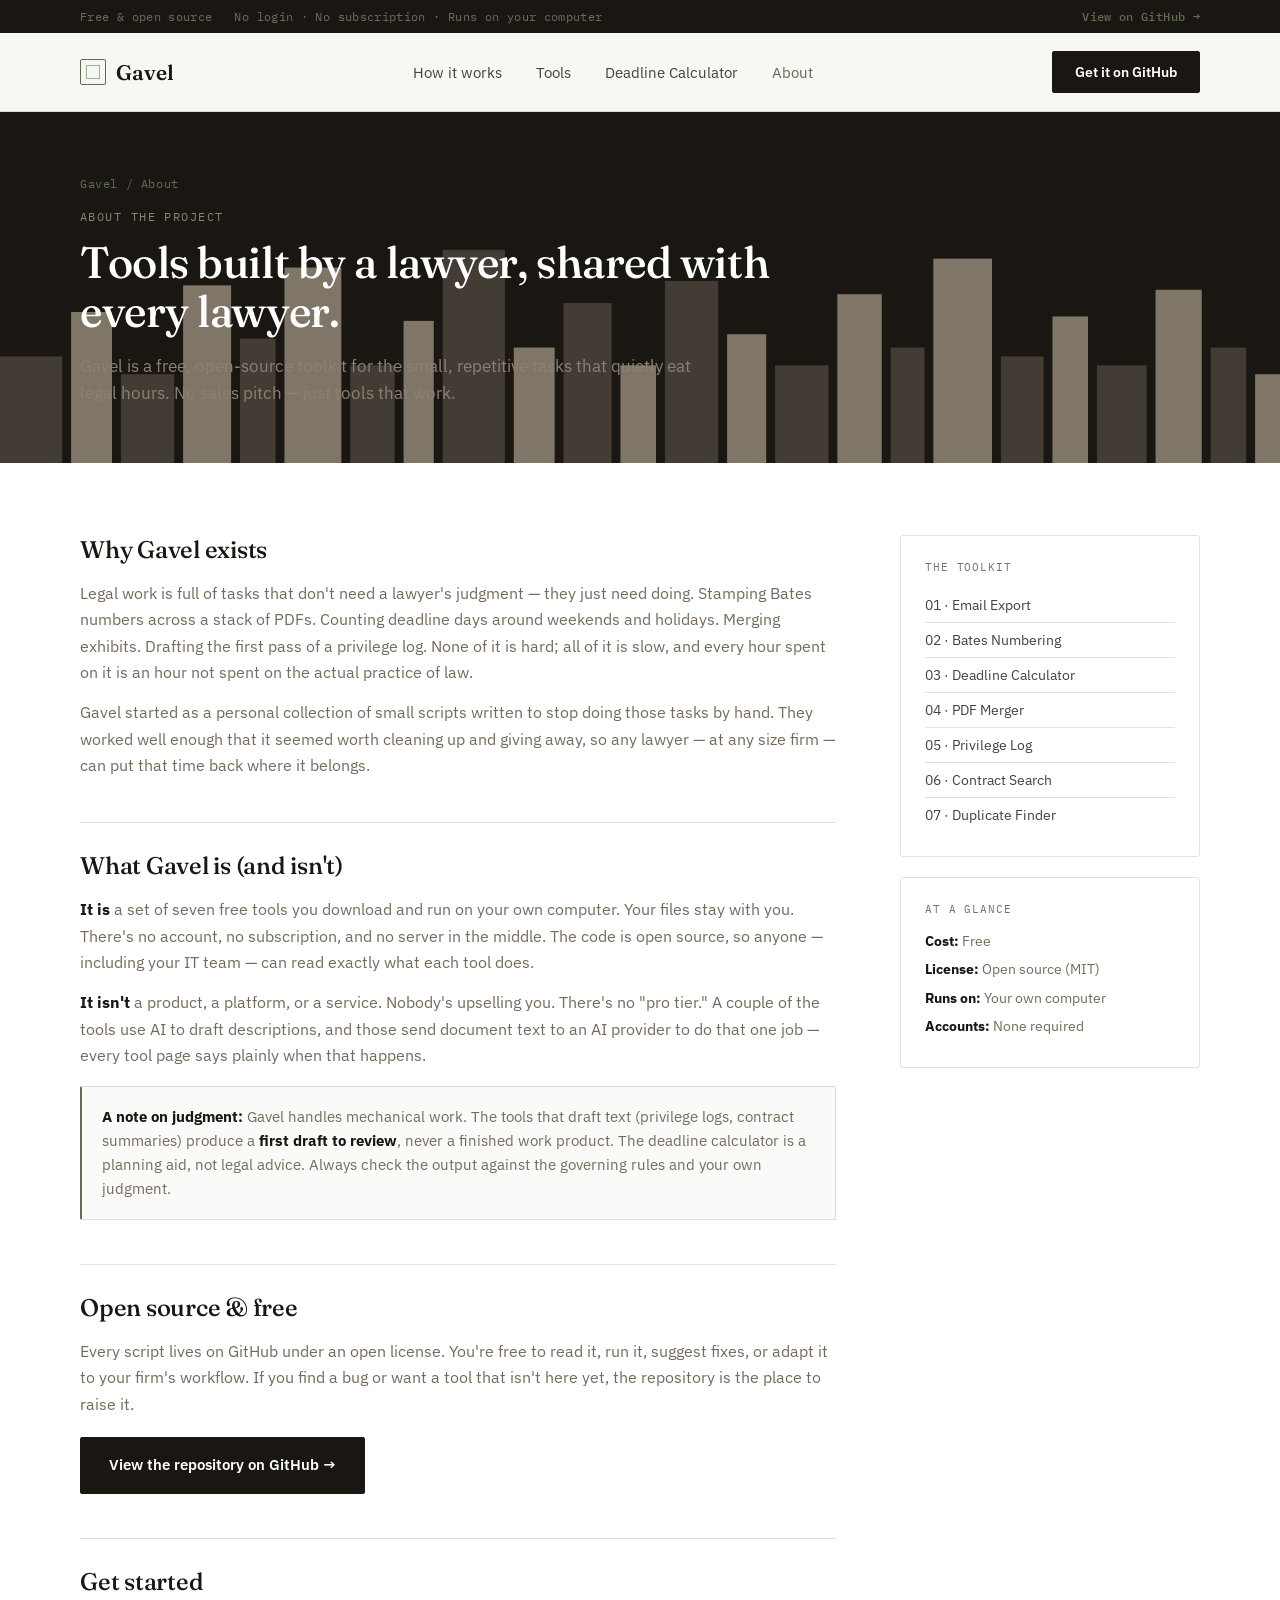
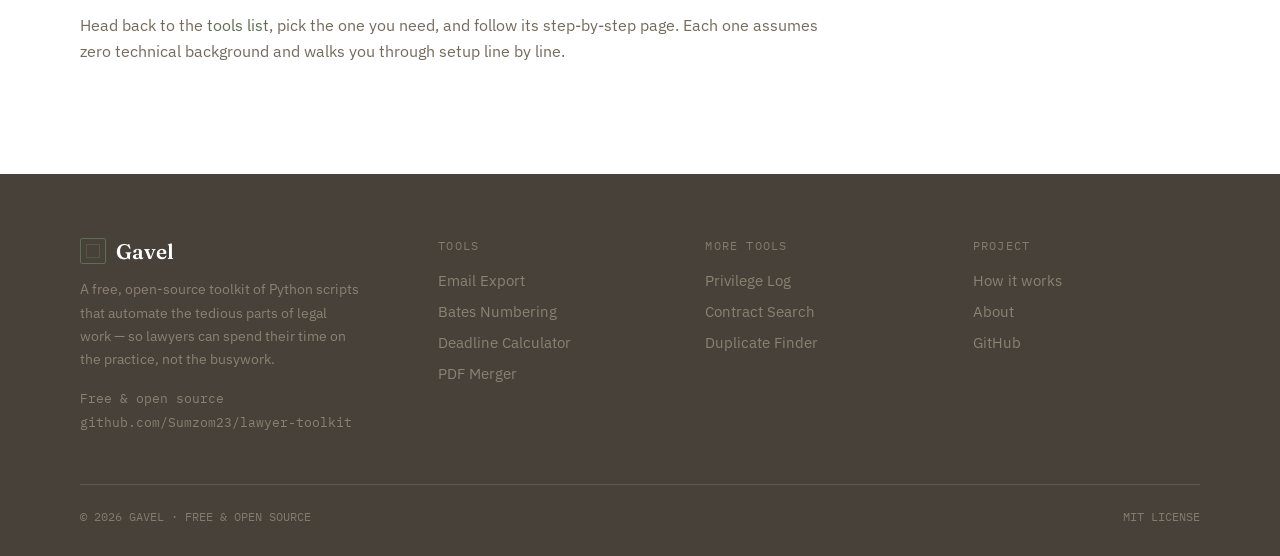
==== about.html @ 601dc9fd "Add files via upload" ====
<!DOCTYPE html>
<html lang="en">
<head>
<meta charset="UTF-8">
<meta name="viewport" content="width=device-width, initial-scale=1.0">
<title>About — Gavel</title>
<link rel="preconnect" href="https://fonts.googleapis.com">
<link rel="preconnect" href="https://fonts.gstatic.com" crossorigin>
<link href="https://fonts.googleapis.com/css2?family=Fraunces:opsz,wght@9..144,300;9..144,400;9..144,500;9..144,600;9..144,700&family=Fraunces:ital,opsz,wght@1,9..144,400;1,9..144,500&family=IBM+Plex+Sans:wght@400;500;600;700&family=IBM+Plex+Mono:wght@400;500&display=swap" rel="stylesheet">
<style>
  :root{
    --ink:#1A1712;
    --ink-2:#47413A;
    --paper:#FFFFFF;
    --paper-2:#FFFFFF;
    --line:rgba(71,65,58,0.15);
    --line-dark:rgba(255,255,255,0.14);
    --brass:#47413A;
    --brass-light:#8C8172;
    --slate:#47413A;
    --slate-soft:rgba(71,65,58,0.75);
    --oxblood:#47413A;
    --white:#FFFFFF;
    --green:#5F6E52;
    --sage:#5F6E52;
  }

  *{box-sizing:border-box; margin:0; padding:0;}
  html{scroll-behavior:smooth;}
  body{
    background:var(--paper);
    color:var(--slate);
    font-family:'IBM Plex Sans', sans-serif;
    -webkit-font-smoothing:antialiased;
    overflow-x:hidden;
  }
  @media (prefers-reduced-motion: reduce){
    *{animation-duration:0.01ms !important; animation-iteration-count:1 !important; transition-duration:0.01ms !important;}
  }

  h1,h2,h3{
    font-family:'Fraunces', serif;
    font-weight:500;
    color:var(--ink);
    letter-spacing:-0.01em;
  }
  a{color:inherit; text-decoration:none;}
  .mono{font-family:'IBM Plex Mono', monospace; letter-spacing:0.02em;}
  .wrap{max-width:1200px; margin:0 auto; padding:0 40px;}
  ul{list-style:none;}

  /* ---------- TOP UTILITY BAR ---------- */
  .topbar{
    background:var(--ink); color:rgba(140,129,114,0.9);
    font-family:'IBM Plex Mono', monospace; font-size:12px; letter-spacing:0.03em;
  }
  .topbar .wrap{
    display:flex; justify-content:space-between; align-items:center; padding:9px 40px;
  }
  .topbar .tb-left{display:flex; gap:22px;}
  .topbar .tb-left span{opacity:0.85;}
  .topbar a.tb-phone{color:var(--sage); font-weight:500;}
  @media (max-width:700px){
    .topbar .tb-left{display:none;}
    .topbar .wrap{justify-content:center;}
  }

  /* ---------- NAV ---------- */
  header{
    position:sticky; top:0; z-index:50;
    background:rgba(247,247,244,0.92);
    backdrop-filter:blur(10px);
    border-bottom:1px solid var(--line);
  }
  nav{
    display:flex; align-items:center; justify-content:space-between;
    padding:18px 40px;
    max-width:1200px; margin:0 auto;
  }
  .logo{
    display:flex; align-items:center; gap:10px;
    font-family:'Fraunces', serif; font-weight:600; font-size:21px; color:var(--ink);
  }
  .logo .mark{
    width:26px; height:26px; border:1.5px solid var(--sage); border-radius:2px;
    position:relative; flex-shrink:0;
  }
  .logo .mark::before{
    content:''; position:absolute; top:5px; left:5px; right:5px; bottom:5px;
    border:1px solid var(--sage); opacity:0.55;
  }
  .nav-links{display:flex; gap:34px; font-size:14.5px; color:var(--slate);}
  .nav-links a{position:relative; padding:4px 0; transition:color 0.2s;}
  .nav-links a:hover{color:var(--ink);}
  .nav-links a::after{
    content:''; position:absolute; left:0; right:0; bottom:0; height:1px;
    background:var(--sage); transform:scaleX(0); transform-origin:left; transition:transform 0.25s ease;
  }
  .nav-links a:hover::after{transform:scaleX(1);}
  .nav-right{display:flex; align-items:center; gap:20px;}
  .nav-phone{font-family:'IBM Plex Mono', monospace; font-size:13.5px; color:var(--ink); font-weight:500;}
  .nav-cta{
    font-size:14px; font-weight:600; color:var(--paper);
    background:var(--ink); padding:11px 22px; border-radius:2px;
    border:1px solid var(--ink); transition:background 0.2s, color 0.2s;
  }
  .nav-cta:hover{background:var(--ink-2);}
  .nav-mobile-hide{display:flex;}
  @media (max-width:900px){
    .nav-mobile-hide{display:none;}
  }

  /* ---------- HERO (skyline + proof) ---------- */
  .hero{
    position:relative;
    background:var(--ink);
    color:var(--paper);
    overflow:hidden;
    padding-bottom:0;
  }
  .hero-inner{
    position:relative; z-index:3;
    padding:100px 0 60px;
  }
  .hero-inner .wrap{
    display:grid; grid-template-columns:1.05fr 0.95fr; gap:56px; align-items:center;
  }
  @media (max-width:960px){
    .hero-inner .wrap{grid-template-columns:1fr; gap:48px;}
  }
  .eyebrow{
    display:inline-flex; align-items:center; gap:10px;
    font-family:'IBM Plex Mono', monospace; font-size:12px; letter-spacing:0.14em;
    color:var(--brass-light); text-transform:uppercase; margin-bottom:22px;
  }
  .eyebrow::before{content:''; width:22px; height:1px; background:var(--sage);}
  .eyebrow.dark{color:var(--brass);}
  .eyebrow.dark::before{background:var(--sage);}

  h1.headline{
    font-size:clamp(34px, 4.4vw, 54px);
    line-height:1.1;
    margin-bottom:22px;
    color:var(--white);
  }
  h1.headline em{font-style:italic; font-weight:400; color:var(--sage);}
  .hero-sub{
    font-size:17px; line-height:1.65; color:#8C8172;
    max-width:480px; margin-bottom:32px;
  }
  .btn-row{display:flex; gap:16px; align-items:center; flex-wrap:wrap; margin-bottom:0;}
  .btn-primary{
    background:var(--white); color:var(--ink); padding:15px 28px;
    font-size:14.5px; font-weight:600; border-radius:2px;
    border:1px solid var(--white); transition:transform 0.2s ease, background 0.2s;
    display:inline-block;
  }
  .btn-primary:hover{background:var(--sage); border-color:var(--sage); color:var(--white); transform:translateY(-1px);}
  .btn-ghost-light{
    padding:15px 4px; font-size:14.5px; font-weight:500; color:var(--white);
    border-bottom:1px solid rgba(255,255,255,0.5);
  }

  /* skyline silhouette */
  .skyline{
    position:absolute; left:0; right:0; bottom:0; z-index:1; opacity:0.9;
    pointer-events:none;
  }
  .hero::after{
    content:''; position:absolute; inset:0; z-index:2;
    background:linear-gradient(180deg, rgba(26,23,18,0.2) 0%, rgba(26,23,18,0.55) 55%, var(--ink) 100%);
  }

  /* proof stat strip */
  .stat-strip{
    position:relative; z-index:3;
    border-top:1px solid var(--line-dark);
    background:rgba(255,255,255,0.04);
  }
  .stat-strip .wrap{
    display:grid; grid-template-columns:repeat(4,1fr);
    padding:30px 40px;
  }
  .stat{
    text-align:left; padding-right:20px; border-right:1px solid var(--line-dark);
  }
  .stat:last-child{border-right:none;}
  .stat .num{
    font-family:'Fraunces', serif; font-size:clamp(24px,2.6vw,34px); color:var(--white); font-weight:600; display:block;
  }
  .stat .label{
    font-family:'IBM Plex Mono', monospace; font-size:11.5px; letter-spacing:0.06em; color:rgba(140,129,114,0.9); text-transform:uppercase; margin-top:6px; display:block;
  }
  @media (max-width:820px){
    .stat-strip .wrap{grid-template-columns:repeat(2,1fr); gap:24px 0;}
    .stat{border-right:none; padding-right:0;}
  }

  /* ---------- PRESS / TRUST BAR ---------- */
  .press{
    padding:44px 0; border-bottom:1px solid var(--line); background:var(--paper);
  }
  .press .label{
    text-align:center; font-family:'IBM Plex Mono', monospace; font-size:11.5px; letter-spacing:0.12em;
    color:var(--slate-soft); text-transform:uppercase; margin-bottom:28px;
  }
  .press-row{
    display:flex; justify-content:center; align-items:center; flex-wrap:wrap; gap:44px 56px;
  }
  .press-name{
    font-family:'Fraunces', serif; font-size:18px; color:var(--slate-soft); opacity:0.7; letter-spacing:0.01em;
  }

  /* ---------- PROBLEM / LEDE ---------- */
  .problem{
    padding:88px 0; background:var(--paper-2); border-bottom:1px solid var(--line);
  }
  .problem .wrap{max-width:820px; text-align:center;}
  .problem p.lede{
    font-family:'Fraunces', serif; font-style:italic; font-weight:400;
    font-size:clamp(21px, 2.4vw, 30px); line-height:1.5; color:var(--ink);
  }
  .problem .attribution{
    margin-top:24px; font-family:'IBM Plex Mono', monospace; font-size:12px; color:var(--slate-soft); text-transform:uppercase; letter-spacing:0.08em;
  }

  /* ---------- HOW IT WORKS ---------- */
  .how{padding:104px 0;}
  .section-head{max-width:620px; margin-bottom:60px;}
  .section-head.center{margin-left:auto; margin-right:auto; text-align:center;}
  .section-head .eyebrow{margin-bottom:16px;}
  .section-head h2{font-size:clamp(28px,3vw,38px); line-height:1.15;}
  .section-head p{color:var(--slate-soft); font-size:16px; margin-top:14px; line-height:1.6;}

  .steps{
    display:grid; grid-template-columns:repeat(3, 1fr); gap:0;
    border-top:1px solid var(--line);
  }
  .step{padding:32px 32px 0 0; border-right:1px solid var(--line); position:relative;}
  .step:last-child{border-right:none;}
  .step .num{
    font-family:'IBM Plex Mono', monospace; font-size:13px; color:var(--brass);
    display:block; margin-bottom:18px; margin-top:-1px; padding-top:18px; border-top:2px solid var(--sage); width:38px;
  }
  .step h3{font-size:19px; margin-bottom:10px; font-weight:500;}
  .step p{color:var(--slate-soft); font-size:14.5px; line-height:1.65; padding-right:20px;}
  @media (max-width:820px){
    .steps{grid-template-columns:1fr;}
    .step{border-right:none; border-bottom:1px solid var(--line); padding-bottom:32px;}
  }

  /* ---------- RESULTS / PROOF SECTION ---------- */
  .results{
    background:var(--ink); color:var(--paper); padding:96px 0; position:relative; overflow:hidden;
  }
  .results .wrap{position:relative; z-index:2;}
  .results .section-head h2{color:var(--white);}
  .results .section-head p{color:#8C8172;}
  .results-grid{
    display:grid; grid-template-columns:repeat(3,1fr); gap:40px; margin-top:20px;
  }
  .result-card{border-left:2px solid var(--sage); padding-left:22px;}
  .result-card .num{font-family:'Fraunces', serif; font-size:clamp(32px,4vw,46px); color:var(--white); font-weight:600; display:block; line-height:1;}
  .result-card .desc{font-size:14.5px; color:#8C8172; margin-top:10px; line-height:1.6;}
  @media (max-width:820px){
    .results-grid{grid-template-columns:1fr; gap:32px;}
  }

  /* ---------- FEATURES / TOOLS ---------- */
  .features{padding:0 0 104px;}
  .feature-grid{
    display:grid; grid-template-columns:repeat(3, 1fr); gap:1px;
    background:var(--line); border:1px solid var(--line);
  }
  .feature{background:var(--paper); padding:34px 30px; min-height:190px; display:flex; flex-direction:column; transition:background 0.18s;}
  a.feature:hover{background:#FAFAF8;}
  .feature .tick{width:9px; height:9px; background:var(--sage); margin-bottom:18px; border-radius:1px;}
  .feature .tnum{font-family:'IBM Plex Mono', monospace; font-size:11.5px; color:var(--sage); letter-spacing:0.06em; margin-bottom:10px;}
  .feature h3{font-size:17px; margin-bottom:10px; font-weight:500;}
  .feature p{font-size:14.5px; color:var(--slate-soft); line-height:1.6;}
  .feature .go{margin-top:auto; padding-top:16px; font-family:'IBM Plex Mono', monospace; font-size:12px; color:var(--sage); letter-spacing:0.04em;}
  @media (max-width:900px){.feature-grid{grid-template-columns:1fr;}}

  /* ---------- AWARDS / CREDIBILITY BADGES ---------- */
  .badges{
    padding:56px 0; border-top:1px solid var(--line); border-bottom:1px solid var(--line);
  }
  .badges-row{
    display:flex; justify-content:center; align-items:center; flex-wrap:wrap; gap:36px 48px;
  }
  .badge{
    display:flex; align-items:center; gap:10px; font-family:'IBM Plex Mono', monospace; font-size:12px;
    color:var(--slate-soft); letter-spacing:0.02em;
  }
  .badge .ring{
    width:34px; height:34px; border-radius:50%; border:1.5px solid var(--sage);
    display:flex; align-items:center; justify-content:center; font-family:'Fraunces', serif; color:var(--brass); font-size:14px; flex-shrink:0;
  }

  /* ---------- TESTIMONIAL ---------- */
  .testimonial{padding:104px 0;}
  .testimonial .wrap{max-width:800px; display:flex; gap:36px; align-items:flex-start;}
  .avatar-mono{
    width:64px; height:64px; border-radius:50%; background:var(--ink); color:var(--sage);
    display:flex; align-items:center; justify-content:center; font-family:'Fraunces', serif; font-size:22px; flex-shrink:0;
    border:1px solid var(--ink);
  }
  .testimonial blockquote{
    font-family:'Fraunces', serif; font-weight:400; font-size:clamp(21px,2.6vw,28px);
    line-height:1.5; color:var(--ink);
  }
  .testimonial blockquote::before{content:'“'; color:var(--sage);}
  .testimonial blockquote::after{content:'”'; color:var(--sage);}
  .testimonial .who{margin-top:22px; display:flex; align-items:center; gap:14px;}
  .who .line{width:34px; height:1px; background:var(--sage);}
  .who .meta{font-size:14px; color:var(--slate-soft);}
  .who .meta b{color:var(--ink); font-weight:500;}
  @media (max-width:600px){
    .testimonial .wrap{flex-direction:column;}
  }

  /* ---------- CTA / GET STARTED ---------- */
  .cta-band{
    background:var(--ink); color:var(--paper); padding:96px 0; position:relative; overflow:hidden;
  }
  .cta-band .wrap{
    position:relative; z-index:2; display:grid; grid-template-columns:1.1fr 0.9fr; gap:56px; align-items:center;
  }
  @media (max-width:900px){ .cta-band .wrap{grid-template-columns:1fr;} }
  .cta-band h2{color:var(--paper); font-size:clamp(28px,3.2vw,40px); margin-bottom:18px; line-height:1.2;}
  .cta-band p{color:#8C8172; font-size:15.5px; margin-bottom:0; line-height:1.6; max-width:440px;}
  .get-started{
    background:var(--paper); border-radius:3px; padding:30px; color:var(--slate);
  }
  .get-started h3{font-size:16px; margin-bottom:8px; color:var(--ink); font-weight:600;}
  .get-started p.gs-lede{font-size:14px; color:var(--slate-soft); line-height:1.6; margin-bottom:20px;}
  .gs-step{display:flex; gap:12px; align-items:flex-start; margin-bottom:16px;}
  .gs-step .gs-n{font-family:'IBM Plex Mono', monospace; font-size:12px; color:var(--sage); flex-shrink:0; padding-top:1px;}
  .gs-step .gs-t{font-size:14px; color:var(--slate); line-height:1.5;}
  .gs-step .gs-t b{color:var(--ink); font-weight:600;}
  .btn-github{
    margin-top:12px; width:100%; background:var(--ink); color:var(--paper); padding:14px; border:none; border-radius:2px;
    font-size:14.5px; font-weight:600; cursor:pointer; transition:background 0.2s; display:flex; align-items:center; justify-content:center; gap:10px;
  }
  .btn-github:hover{background:var(--ink-2);}
  .btn-github svg{width:18px; height:18px; fill:currentColor;}

  /* ---------- FOOTER ---------- */
  footer{background:var(--ink-2); color:#8C8172; padding:64px 0 32px;}
  .foot-grid{display:grid; grid-template-columns:1.4fr 1fr 1fr 1fr; gap:40px; margin-bottom:48px;}
  .foot-grid .logo{color:var(--paper); margin-bottom:14px;}
  .foot-grid .logo .mark{border-color:var(--sage);}
  .foot-grid .logo .mark::before{border-color:var(--sage);}
  .foot-about{font-size:14px; line-height:1.65; color:#8C8172; max-width:280px;}
  .foot-contact{margin-top:16px; font-family:'IBM Plex Mono', monospace; font-size:13px; color:#8C8172; line-height:1.9;}
  .foot-col h4{
    font-family:'IBM Plex Mono', monospace; font-size:12px; letter-spacing:0.1em; text-transform:uppercase;
    color:rgba(140,129,114,0.9); margin-bottom:18px; font-weight:400;
  }
  .foot-col a{display:block; font-size:14.5px; color:#8C8172; margin-bottom:12px; transition:color 0.2s;}
  .foot-col a:hover{color:var(--paper);}
  .foot-bottom{
    border-top:1px solid rgba(255,255,255,0.12); padding-top:24px;
    display:flex; justify-content:space-between; flex-wrap:wrap; gap:12px;
    font-size:12px; color:rgba(140,129,114,0.9); font-family:'IBM Plex Mono', monospace;
  }
  @media (max-width:820px){ .foot-grid{grid-template-columns:1fr 1fr;} }
  @media (max-width:560px){
    .wrap{padding:0 22px;}
    .foot-grid{grid-template-columns:1fr;}
  }

  /* ================= TOOL / CONTENT PAGE STYLES ================= */
  .page-hero{
    background:var(--ink); color:var(--paper); padding:64px 0 56px; position:relative; overflow:hidden;
  }
  .page-hero .wrap{position:relative; z-index:2;}
  .crumb{
    font-family:'IBM Plex Mono', monospace; font-size:12px; letter-spacing:0.05em; color:var(--sage); margin-bottom:18px;
  }
  .crumb a{color:var(--sage);}
  .crumb span{color:rgba(140,129,114,0.7);}
  .page-hero .toolnum{
    font-family:'IBM Plex Mono', monospace; font-size:12px; letter-spacing:0.12em; color:var(--brass-light); text-transform:uppercase; margin-bottom:14px;
  }
  .page-hero h1{
    font-size:clamp(30px,3.6vw,44px); line-height:1.12; color:var(--white); margin-bottom:16px; max-width:760px;
  }
  .page-hero .lede{
    font-size:17px; line-height:1.6; color:#8C8172; max-width:620px;
  }
  .page-hero .hero-btns{margin-top:28px; display:flex; gap:14px; flex-wrap:wrap;}

  /* content layout */
  .content{padding:72px 0 96px;}
  .content .wrap{display:grid; grid-template-columns:1fr 300px; gap:64px; align-items:start;}
  @media (max-width:900px){ .content .wrap{grid-template-columns:1fr; gap:40px;} }

  .doc h2{
    font-size:24px; margin:44px 0 16px; padding-top:28px; border-top:1px solid var(--line);
  }
  .doc h2:first-child{margin-top:0; padding-top:0; border-top:none;}
  .doc h3{font-size:17px; margin:26px 0 10px; font-weight:600;}
  .doc p{font-size:15.5px; line-height:1.7; color:var(--slate); margin-bottom:14px;}
  .doc p b{color:var(--ink);}
  .doc .plain{font-size:15.5px; line-height:1.7; color:var(--slate);}

  .callout{
    background:#FAFAF8; border:1px solid var(--line); border-left:2px solid var(--sage);
    padding:18px 20px; border-radius:2px; margin:18px 0; font-size:14.5px; line-height:1.65; color:var(--slate);
  }
  .callout b{color:var(--ink);}

  /* numbered instruction steps */
  ol.instructions{counter-reset:step; margin:8px 0 8px; padding:0;}
  ol.instructions li{
    list-style:none; position:relative; padding:0 0 22px 46px; counter-increment:step;
  }
  ol.instructions li::before{
    content:counter(step); position:absolute; left:0; top:-2px;
    width:30px; height:30px; border-radius:50%; border:1.5px solid var(--sage); color:var(--sage);
    display:flex; align-items:center; justify-content:center; font-family:'IBM Plex Mono', monospace; font-size:13px;
  }
  ol.instructions li::after{
    content:''; position:absolute; left:15px; top:30px; bottom:2px; width:1px; background:var(--line);
  }
  ol.instructions li:last-child::after{display:none;}
  ol.instructions li h4{font-family:'IBM Plex Sans', sans-serif; font-size:15.5px; color:var(--ink); font-weight:600; margin-bottom:5px;}
  ol.instructions li p{font-size:14.5px; line-height:1.6; color:var(--slate); margin-bottom:8px;}

  /* code / command box */
  .code{
    position:relative; background:var(--ink); border-radius:3px; padding:16px 18px; margin:12px 0 6px;
    font-family:'IBM Plex Mono', monospace; font-size:13.5px; line-height:1.7; color:#E9E4DA; overflow-x:auto;
  }
  .code .cmt{color:#8C8172;}
  .code .tab{
    display:inline-block; font-family:'IBM Plex Mono', monospace; font-size:10px; letter-spacing:0.08em; text-transform:uppercase;
    color:var(--sage); border:1px solid rgba(95,110,82,0.5); border-radius:2px; padding:2px 7px; margin-bottom:10px;
  }
  .copy-btn{
    position:absolute; top:12px; right:12px; background:rgba(255,255,255,0.08); color:#E9E4DA; border:1px solid rgba(255,255,255,0.18);
    border-radius:2px; font-family:'IBM Plex Mono', monospace; font-size:11px; padding:5px 10px; cursor:pointer; transition:background 0.15s;
  }
  .copy-btn:hover{background:rgba(255,255,255,0.16);}
  .code.has-copy{padding-top:40px;}

  /* two-column os commands */
  .os-grid{display:grid; grid-template-columns:1fr 1fr; gap:16px; margin:14px 0;}
  @media (max-width:640px){ .os-grid{grid-template-columns:1fr;} }
  .os-label{font-family:'IBM Plex Mono', monospace; font-size:11px; letter-spacing:0.08em; text-transform:uppercase; color:var(--sage); margin-bottom:6px;}

  /* errors table */
  table.errors{width:100%; border-collapse:collapse; margin:14px 0; font-size:14.5px;}
  table.errors th{
    text-align:left; font-family:'IBM Plex Mono', monospace; font-size:11px; letter-spacing:0.06em; text-transform:uppercase;
    color:var(--slate-soft); font-weight:400; padding:10px 14px; border-bottom:1px solid var(--line);
  }
  table.errors td{padding:12px 14px; border-bottom:1px solid var(--line); vertical-align:top; line-height:1.55; color:var(--slate);}
  table.errors td.err{font-family:'IBM Plex Mono', monospace; font-size:12.5px; color:var(--ink); white-space:nowrap;}
  @media (max-width:640px){ table.errors td.err{white-space:normal;} }

  /* sidebar */
  .sidebar{position:sticky; top:88px;}
  .side-card{border:1px solid var(--line); border-radius:3px; padding:24px; margin-bottom:20px;}
  .side-card h4{font-family:'IBM Plex Mono', monospace; font-size:11px; letter-spacing:0.08em; text-transform:uppercase; color:var(--slate-soft); margin-bottom:14px; font-weight:400;}
  .side-card .req{font-size:14px; line-height:1.6; color:var(--slate); margin-bottom:6px;}
  .side-card .req b{color:var(--ink);}
  .btn-download{
    width:100%; background:var(--ink); color:var(--paper); padding:14px; border-radius:2px; text-align:center;
    font-size:14.5px; font-weight:600; display:flex; align-items:center; justify-content:center; gap:10px; transition:background 0.2s;
  }
  .btn-download:hover{background:var(--sage);}
  .btn-download svg{width:17px; height:17px; fill:currentColor;}
  .side-links a{display:block; font-size:14px; color:var(--slate); padding:8px 0; border-bottom:1px solid var(--line); transition:color 0.18s;}
  .side-links a:last-child{border-bottom:none;}
  .side-links a:hover{color:var(--sage);}

  /* other-tools nav strip at bottom of tool pages */
  .more-tools{border-top:1px solid var(--line); padding:56px 0 0;}
  .more-tools h4{font-family:'IBM Plex Mono', monospace; font-size:11px; letter-spacing:0.1em; text-transform:uppercase; color:var(--slate-soft); margin-bottom:20px; font-weight:400;}
  .mt-grid{display:grid; grid-template-columns:repeat(3,1fr); gap:1px; background:var(--line); border:1px solid var(--line);}
  @media (max-width:820px){ .mt-grid{grid-template-columns:1fr;} }
  .mt-grid a{background:var(--paper); padding:20px 22px; transition:background 0.15s;}
  .mt-grid a:hover{background:#FAFAF8;}
  .mt-grid .tnum{font-family:'IBM Plex Mono', monospace; font-size:11px; color:var(--sage); margin-bottom:6px;}
  .mt-grid h3{font-size:15.5px; font-weight:500; margin-bottom:4px;}
  .mt-grid p{font-size:13px; color:var(--slate-soft); line-height:1.5;}

  /* deadline calculator tool */
  .calc-wrap{max-width:900px;}
  .calc-panel{border:1px solid var(--line); border-radius:3px; padding:28px; margin-bottom:28px; background:#FAFAF8;}
  .calc-row{display:grid; grid-template-columns:1fr 1fr; gap:20px;}
  @media (max-width:640px){ .calc-row{grid-template-columns:1fr;} }
  .calc-field label{display:block; font-family:'IBM Plex Mono', monospace; font-size:11px; letter-spacing:0.05em; text-transform:uppercase; color:var(--slate-soft); margin-bottom:7px;}
  .calc-field input, .calc-field select{
    width:100%; border:1px solid var(--line); border-radius:2px; padding:12px; font-family:'IBM Plex Sans', sans-serif; font-size:15px; background:var(--white); color:var(--ink);
  }
  .calc-field input:focus, .calc-field select:focus{outline:2px solid var(--sage); outline-offset:1px; border-color:var(--sage);}
  .calc-actions{margin-top:22px; display:flex; gap:14px; flex-wrap:wrap; align-items:center;}
  .btn-calc{background:var(--ink); color:var(--paper); border:none; border-radius:2px; padding:13px 26px; font-size:14.5px; font-weight:600; cursor:pointer; transition:background 0.2s;}
  .btn-calc:hover{background:var(--sage);}
  .btn-calc.secondary{background:transparent; color:var(--ink); border:1px solid var(--line);}
  .btn-calc.secondary:hover{background:var(--white); border-color:var(--sage); color:var(--sage);}
  .rules-note{font-size:13px; color:var(--slate-soft); margin-top:14px; line-height:1.5;}
  .results-table{width:100%; border-collapse:collapse; margin-top:8px; font-size:14.5px;}
  .results-table th{text-align:left; font-family:'IBM Plex Mono', monospace; font-size:11px; letter-spacing:0.06em; text-transform:uppercase; color:var(--slate-soft); font-weight:400; padding:12px 14px; border-bottom:1px solid var(--line);}
  .results-table td{padding:13px 14px; border-bottom:1px solid var(--line); color:var(--slate); line-height:1.5;}
  .results-table td.date{font-family:'IBM Plex Mono', monospace; font-size:13.5px; color:var(--ink); white-space:nowrap;}
  .results-table tr.weekend-adj td.date{color:var(--sage);}
  .results-table .adjnote{font-family:'IBM Plex Mono', monospace; font-size:11px; color:var(--sage); display:block; margin-top:3px;}
  .empty-state{text-align:center; padding:48px 20px; color:var(--slate-soft); font-size:15px;}
  #resultsCard{display:none;}

  /* ---- About page: lighter brown body text for softer, better contrast ---- */
  .content .doc p,
  .content .doc .plain,
  .content .doc li{color:#756A5C;}
  .content .doc .callout{color:#756A5C;}
  .side-card .req{color:#756A5C;}
</style>
</head>
<body>
<div class="topbar">
  <div class="wrap">
    <div class="tb-left">
      <span>Free &amp; open source</span>
      <span>No login · No subscription · Runs on your computer</span>
    </div>
    <a href="https://github.com/Sumzom23/lawyer-toolkit" class="tb-phone">View on GitHub →</a>
  </div>
</div>

<header>
  <nav>
    <a href="index.html" class="logo"><span class="mark"></span>Gavel</a>
    <div class="nav-links nav-mobile-hide">
      <a href="index.html#how">How it works</a>
      <a href="index.html#tools">Tools</a>
      <a href="tools/deadline-calculator.html">Deadline Calculator</a>
      <a href="about.html" style="color:var(--sage)">About</a>
    </div>
    <div class="nav-right">
      <a href="https://github.com/Sumzom23/lawyer-toolkit" class="nav-cta">Get it on GitHub</a>
    </div>
  </nav>
</header>

<section class="page-hero">
  <svg class="skyline" viewBox="0 0 1440 260" preserveAspectRatio="none" xmlns="http://www.w3.org/2000/svg" aria-hidden="true">
    <rect x="0" y="140" width="70" height="120" fill="#47413A"/><rect x="80" y="90" width="46" height="170" fill="#8C8172"/>
    <rect x="136" y="160" width="60" height="100" fill="#47413A"/><rect x="206" y="60" width="54" height="200" fill="#8C8172"/>
    <rect x="270" y="120" width="40" height="140" fill="#47413A"/><rect x="320" y="40" width="64" height="220" fill="#8C8172"/>
    <rect x="394" y="150" width="50" height="110" fill="#47413A"/><rect x="454" y="100" width="34" height="160" fill="#8C8172"/>
    <rect x="498" y="20" width="70" height="240" fill="#47413A"/><rect x="578" y="130" width="46" height="130" fill="#8C8172"/>
    <rect x="634" y="80" width="54" height="180" fill="#47413A"/><rect x="698" y="150" width="40" height="110" fill="#8C8172"/>
    <rect x="748" y="55" width="60" height="205" fill="#47413A"/><rect x="818" y="115" width="44" height="145" fill="#8C8172"/>
    <rect x="872" y="150" width="60" height="110" fill="#47413A"/><rect x="942" y="70" width="50" height="190" fill="#8C8172"/>
    <rect x="1002" y="130" width="38" height="130" fill="#47413A"/><rect x="1050" y="30" width="66" height="230" fill="#8C8172"/>
    <rect x="1126" y="140" width="48" height="120" fill="#47413A"/><rect x="1184" y="95" width="40" height="165" fill="#8C8172"/>
    <rect x="1234" y="150" width="56" height="110" fill="#47413A"/><rect x="1300" y="65" width="52" height="195" fill="#8C8172"/>
    <rect x="1362" y="130" width="40" height="130" fill="#47413A"/><rect x="1412" y="160" width="28" height="100" fill="#8C8172"/>
  </svg>
  <div class="wrap">
    <div class="crumb"><a href="index.html">Gavel</a> <span>/</span> About</div>
    <div class="toolnum">About the project</div>
    <h1>Tools built by a lawyer, shared with every lawyer.</h1>
    <p class="lede">Gavel is a free, open-source toolkit for the small, repetitive tasks that quietly eat legal hours. No sales pitch — just tools that work.</p>
  </div>
</section>

<section class="content">
  <div class="wrap">
    <div class="doc">
      <h2>Why Gavel exists</h2>
      <p>Legal work is full of tasks that don't need a lawyer's judgment — they just need doing. Stamping Bates numbers across a stack of PDFs. Counting deadline days around weekends and holidays. Merging exhibits. Drafting the first pass of a privilege log. None of it is hard; all of it is slow, and every hour spent on it is an hour not spent on the actual practice of law.</p>
      <p>Gavel started as a personal collection of small scripts written to stop doing those tasks by hand. They worked well enough that it seemed worth cleaning up and giving away, so any lawyer — at any size firm — can put that time back where it belongs.</p>

      <h2>What Gavel is (and isn't)</h2>
      <p><b>It is</b> a set of seven free tools you download and run on your own computer. Your files stay with you. There's no account, no subscription, and no server in the middle. The code is open source, so anyone — including your IT team — can read exactly what each tool does.</p>
      <p><b>It isn't</b> a product, a platform, or a service. Nobody's upselling you. There's no "pro tier." A couple of the tools use AI to draft descriptions, and those send document text to an AI provider to do that one job — every tool page says plainly when that happens.</p>

      <div class="callout">
        <b>A note on judgment:</b> Gavel handles mechanical work. The tools that draft text (privilege logs, contract summaries) produce a <b>first draft to review</b>, never a finished work product. The deadline calculator is a planning aid, not legal advice. Always check the output against the governing rules and your own judgment.
      </div>

      <h2>Open source &amp; free</h2>
      <p>Every script lives on GitHub under an open license. You're free to read it, run it, suggest fixes, or adapt it to your firm's workflow. If you find a bug or want a tool that isn't here yet, the repository is the place to raise it.</p>
      <p style="margin-top:20px;">
        <a href="https://github.com/Sumzom23/lawyer-toolkit" class="btn-primary" style="background:var(--ink); color:var(--paper); border-color:var(--ink);">View the repository on GitHub →</a>
      </p>

      <h2>Get started</h2>
      <p>Head back to the <a href="index.html#tools" style="color:var(--sage);">tools list</a>, pick the one you need, and follow its step-by-step page. Each one assumes zero technical background and walks you through setup line by line.</p>
    </div>

    <aside class="sidebar">
      <div class="side-card">
        <h4>The toolkit</h4>
        <div class="side-links">
          <a href="tools/email-export.html">01 · Email Export</a>
          <a href="tools/bates-numbering.html">02 · Bates Numbering</a>
          <a href="tools/deadline-calculator.html">03 · Deadline Calculator</a>
          <a href="tools/pdf-merger.html">04 · PDF Merger</a>
          <a href="tools/privilege-log.html">05 · Privilege Log</a>
          <a href="tools/contract-search.html">06 · Contract Search</a>
          <a href="tools/duplicate-finder.html">07 · Duplicate Finder</a>
        </div>
      </div>
      <div class="side-card">
        <h4>At a glance</h4>
        <p class="req"><b>Cost:</b> Free</p>
        <p class="req"><b>License:</b> Open source (MIT)</p>
        <p class="req"><b>Runs on:</b> Your own computer</p>
        <p class="req"><b>Accounts:</b> None required</p>
      </div>
    </aside>
  </div>
</section>

<footer>
  <div class="wrap">
    <div class="foot-grid">
      <div>
        <div class="logo"><span class="mark"></span>Gavel</div>
        <p class="foot-about">A free, open-source toolkit of Python scripts that automate the tedious parts of legal work — so lawyers can spend their time on the practice, not the busywork.</p>
        <div class="foot-contact">Free &amp; open source<br>github.com/Sumzom23/lawyer-toolkit</div>
      </div>
      <div class="foot-col">
        <h4>Tools</h4>
        <a href="tools/email-export.html">Email Export</a>
        <a href="tools/bates-numbering.html">Bates Numbering</a>
        <a href="tools/deadline-calculator.html">Deadline Calculator</a>
        <a href="tools/pdf-merger.html">PDF Merger</a>
      </div>
      <div class="foot-col">
        <h4>More tools</h4>
        <a href="tools/privilege-log.html">Privilege Log</a>
        <a href="tools/contract-search.html">Contract Search</a>
        <a href="tools/duplicate-finder.html">Duplicate Finder</a>
      </div>
      <div class="foot-col">
        <h4>Project</h4>
        <a href="index.html#how">How it works</a>
        <a href="about.html">About</a>
        <a href="https://github.com/Sumzom23/lawyer-toolkit">GitHub</a>
      </div>
    </div>
    <div class="foot-bottom">
      <span>© 2026 GAVEL · FREE &amp; OPEN SOURCE</span>
      <span>MIT LICENSE</span>
    </div>
  </div>
</footer>
</body>
</html>
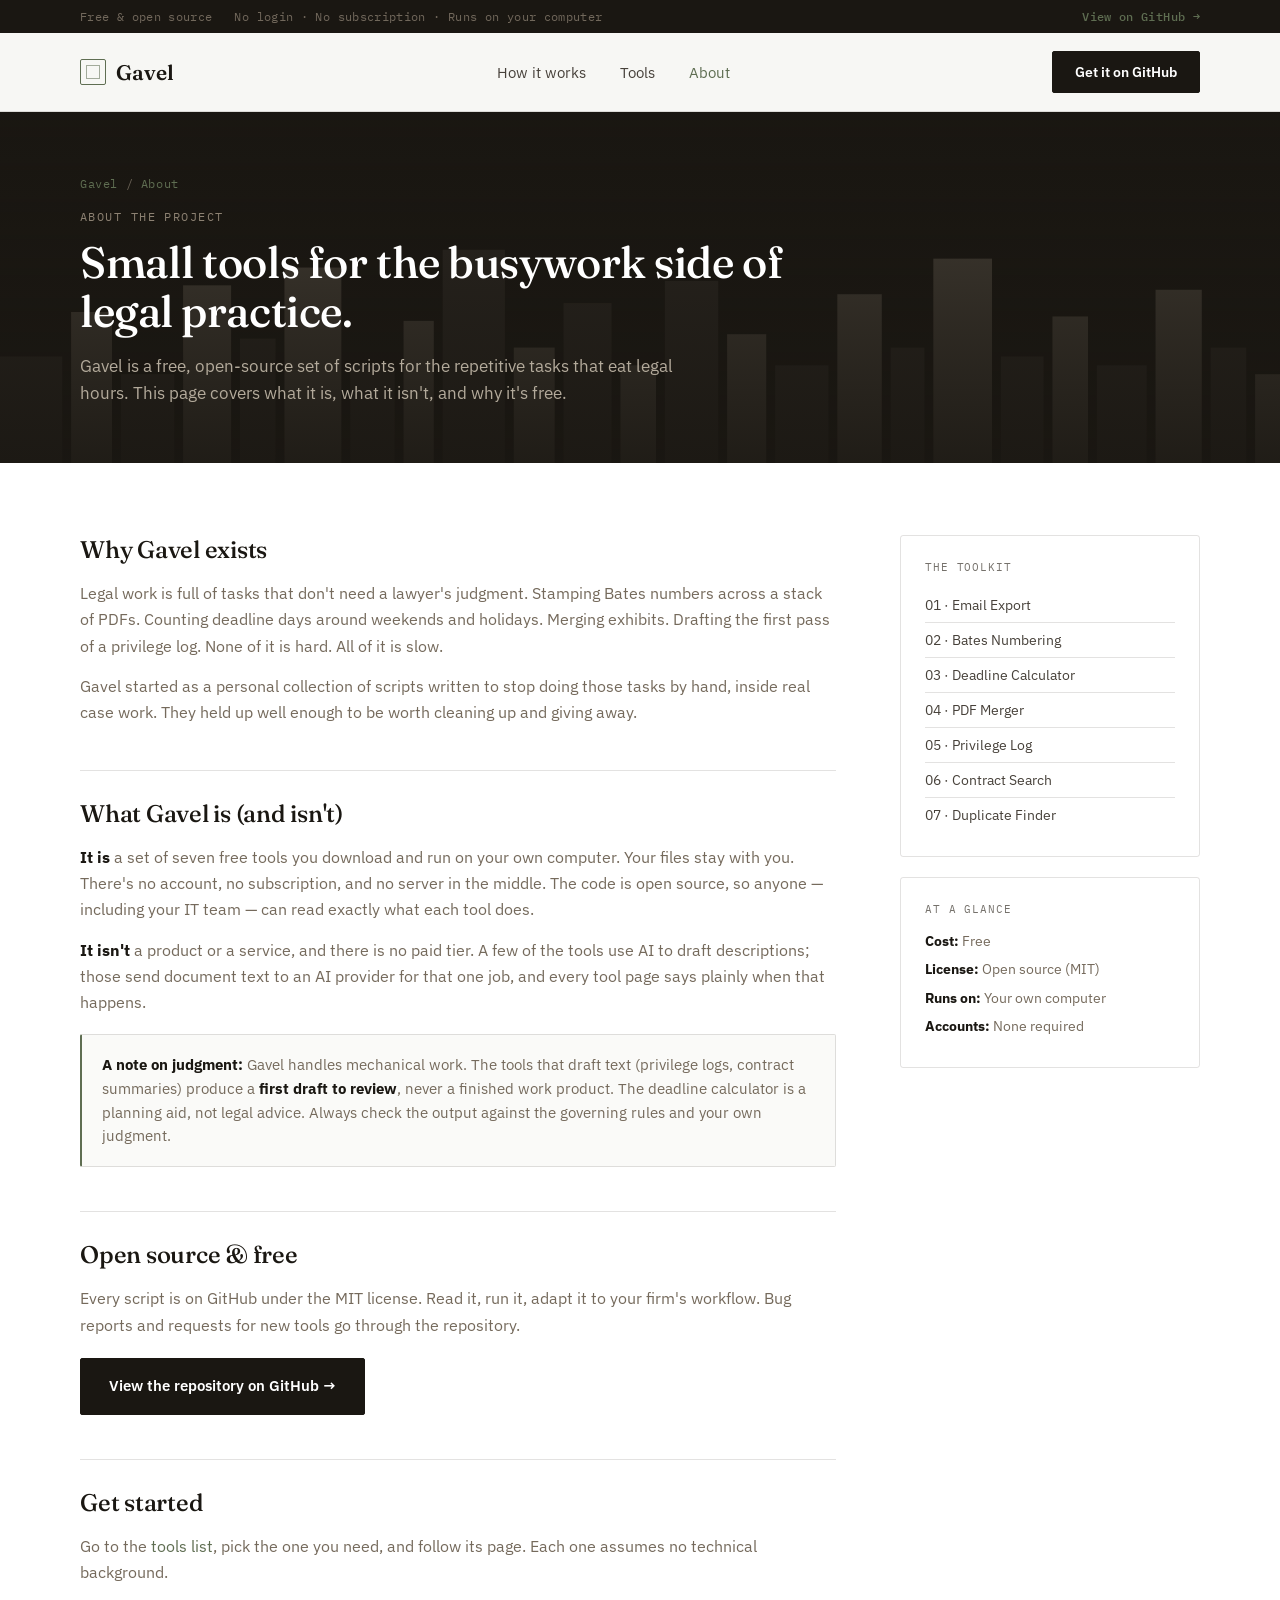
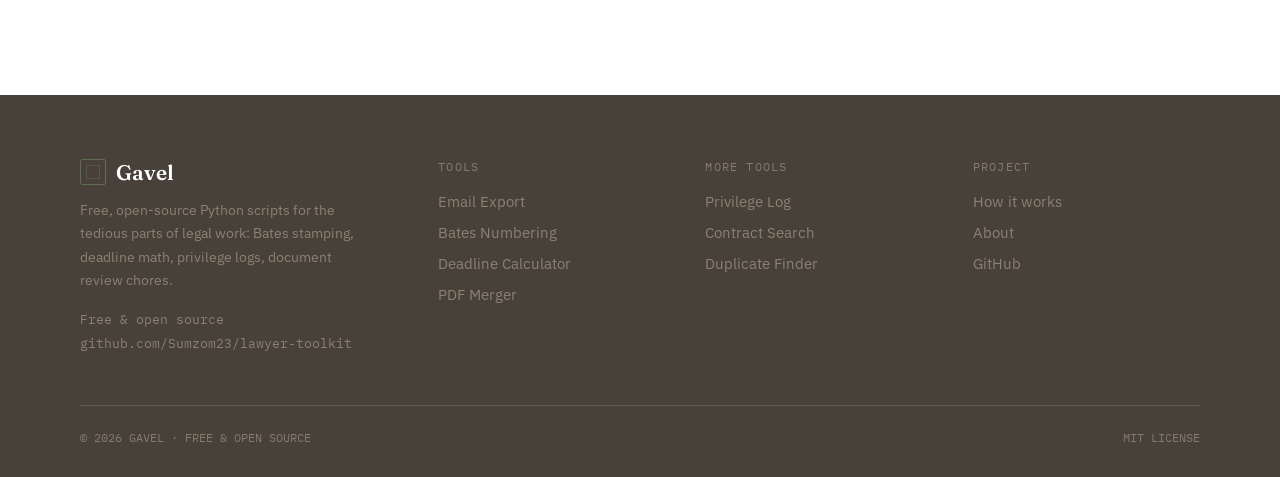
==== commit 326523f7: "Add files via upload" ====
--- a/about.html
+++ b/about.html
@@ -374,6 +374,10 @@
   .page-hero{
     background:var(--ink); color:var(--paper); padding:64px 0 56px; position:relative; overflow:hidden;
   }
+  .page-hero::after{
+    content:''; position:absolute; inset:0; z-index:1;
+    background:linear-gradient(180deg, rgba(26,23,18,0.55) 0%, rgba(26,23,18,0.8) 60%, rgba(26,23,18,0.94) 100%);
+  }
   .page-hero .wrap{position:relative; z-index:2;}
   .crumb{
     font-family:'IBM Plex Mono', monospace; font-size:12px; letter-spacing:0.05em; color:var(--sage); margin-bottom:18px;
@@ -387,7 +391,7 @@
     font-size:clamp(30px,3.6vw,44px); line-height:1.12; color:var(--white); margin-bottom:16px; max-width:760px;
   }
   .page-hero .lede{
-    font-size:17px; line-height:1.6; color:#8C8172; max-width:620px;
+    font-size:17px; line-height:1.6; color:#B3AA9B; max-width:620px;
   }
   .page-hero .hero-btns{margin-top:28px; display:flex; gap:14px; flex-wrap:wrap;}
 
@@ -537,7 +541,6 @@
     <div class="nav-links nav-mobile-hide">
       <a href="index.html#how">How it works</a>
       <a href="index.html#tools">Tools</a>
-      <a href="tools/deadline-calculator.html">Deadline Calculator</a>
       <a href="about.html" style="color:var(--sage)">About</a>
     </div>
     <div class="nav-right">
@@ -564,8 +567,8 @@
   <div class="wrap">
     <div class="crumb"><a href="index.html">Gavel</a> <span>/</span> About</div>
     <div class="toolnum">About the project</div>
-    <h1>Tools built by a lawyer, shared with every lawyer.</h1>
-    <p class="lede">Gavel is a free, open-source toolkit for the small, repetitive tasks that quietly eat legal hours. No sales pitch — just tools that work.</p>
+    <h1>Small tools for the busywork side of legal practice.</h1>
+    <p class="lede">Gavel is a free, open-source set of scripts for the repetitive tasks that eat legal hours. This page covers what it is, what it isn't, and why it's free.</p>
   </div>
 </section>
 
@@ -573,25 +576,25 @@
   <div class="wrap">
     <div class="doc">
       <h2>Why Gavel exists</h2>
-      <p>Legal work is full of tasks that don't need a lawyer's judgment — they just need doing. Stamping Bates numbers across a stack of PDFs. Counting deadline days around weekends and holidays. Merging exhibits. Drafting the first pass of a privilege log. None of it is hard; all of it is slow, and every hour spent on it is an hour not spent on the actual practice of law.</p>
-      <p>Gavel started as a personal collection of small scripts written to stop doing those tasks by hand. They worked well enough that it seemed worth cleaning up and giving away, so any lawyer — at any size firm — can put that time back where it belongs.</p>
+      <p>Legal work is full of tasks that don't need a lawyer's judgment. Stamping Bates numbers across a stack of PDFs. Counting deadline days around weekends and holidays. Merging exhibits. Drafting the first pass of a privilege log. None of it is hard. All of it is slow.</p>
+      <p>Gavel started as a personal collection of scripts written to stop doing those tasks by hand, inside real case work. They held up well enough to be worth cleaning up and giving away.</p>
 
       <h2>What Gavel is (and isn't)</h2>
       <p><b>It is</b> a set of seven free tools you download and run on your own computer. Your files stay with you. There's no account, no subscription, and no server in the middle. The code is open source, so anyone — including your IT team — can read exactly what each tool does.</p>
-      <p><b>It isn't</b> a product, a platform, or a service. Nobody's upselling you. There's no "pro tier." A couple of the tools use AI to draft descriptions, and those send document text to an AI provider to do that one job — every tool page says plainly when that happens.</p>
+      <p><b>It isn't</b> a product or a service, and there is no paid tier. A few of the tools use AI to draft descriptions; those send document text to an AI provider for that one job, and every tool page says plainly when that happens.</p>
 
       <div class="callout">
         <b>A note on judgment:</b> Gavel handles mechanical work. The tools that draft text (privilege logs, contract summaries) produce a <b>first draft to review</b>, never a finished work product. The deadline calculator is a planning aid, not legal advice. Always check the output against the governing rules and your own judgment.
       </div>
 
       <h2>Open source &amp; free</h2>
-      <p>Every script lives on GitHub under an open license. You're free to read it, run it, suggest fixes, or adapt it to your firm's workflow. If you find a bug or want a tool that isn't here yet, the repository is the place to raise it.</p>
+      <p>Every script is on GitHub under the MIT license. Read it, run it, adapt it to your firm's workflow. Bug reports and requests for new tools go through the repository.</p>
       <p style="margin-top:20px;">
         <a href="https://github.com/Sumzom23/lawyer-toolkit" class="btn-primary" style="background:var(--ink); color:var(--paper); border-color:var(--ink);">View the repository on GitHub →</a>
       </p>
 
       <h2>Get started</h2>
-      <p>Head back to the <a href="index.html#tools" style="color:var(--sage);">tools list</a>, pick the one you need, and follow its step-by-step page. Each one assumes zero technical background and walks you through setup line by line.</p>
+      <p>Go to the <a href="index.html#tools" style="color:var(--sage);">tools list</a>, pick the one you need, and follow its page. Each one assumes no technical background.</p>
     </div>
 
     <aside class="sidebar">
@@ -623,7 +626,7 @@
     <div class="foot-grid">
       <div>
         <div class="logo"><span class="mark"></span>Gavel</div>
-        <p class="foot-about">A free, open-source toolkit of Python scripts that automate the tedious parts of legal work — so lawyers can spend their time on the practice, not the busywork.</p>
+        <p class="foot-about">Free, open-source Python scripts for the tedious parts of legal work: Bates stamping, deadline math, privilege logs, document review chores.</p>
         <div class="foot-contact">Free &amp; open source<br>github.com/Sumzom23/lawyer-toolkit</div>
       </div>
       <div class="foot-col">
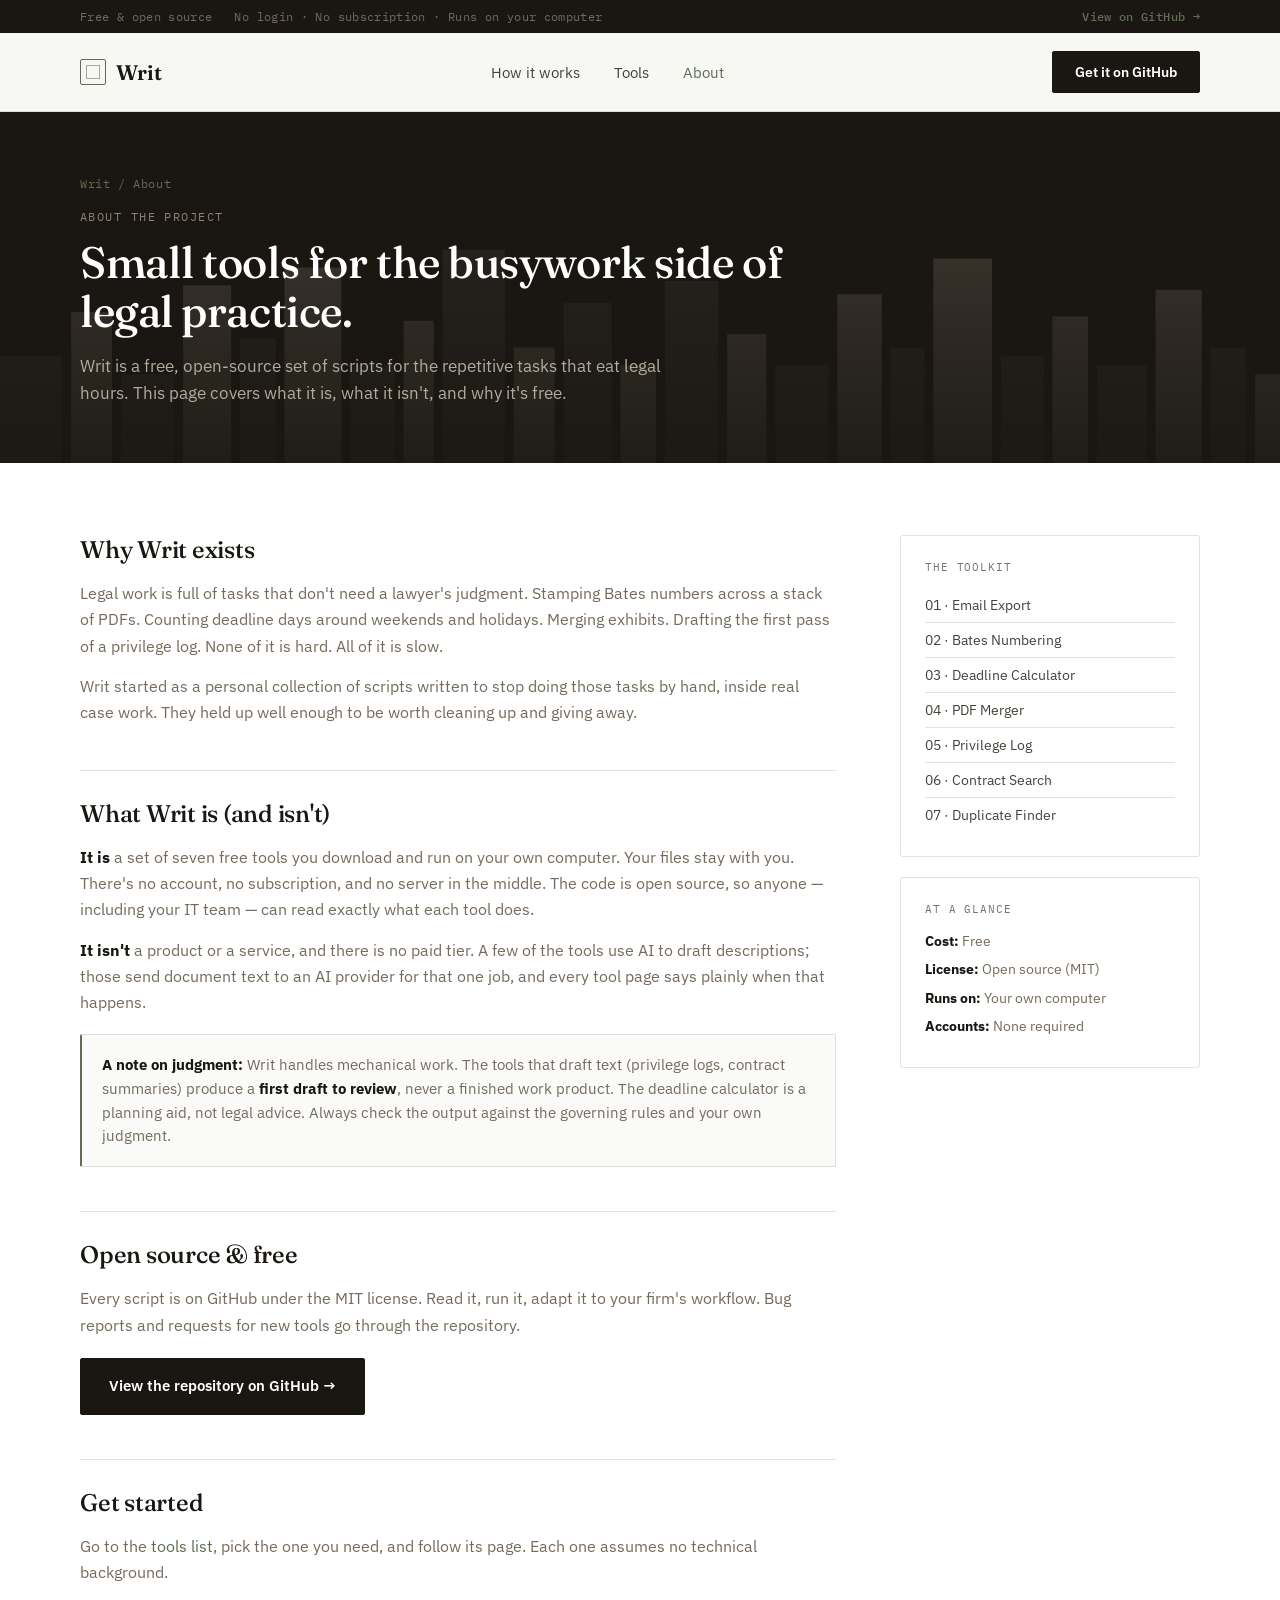
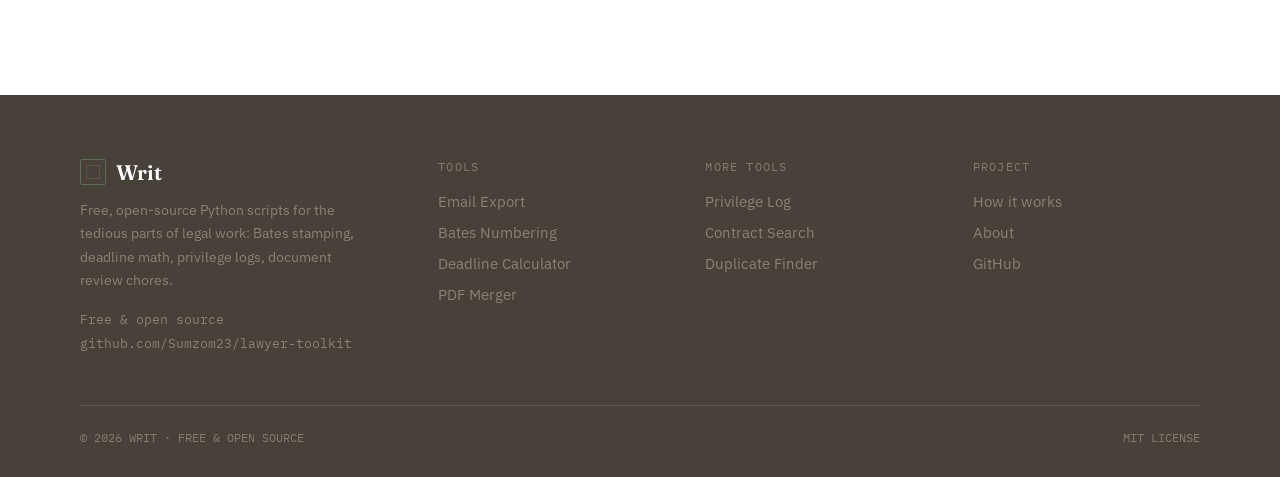
==== commit f13730cc: "writ about v1" ====
--- a/about.html
+++ b/about.html
@@ -3,7 +3,7 @@
 <head>
 <meta charset="UTF-8">
 <meta name="viewport" content="width=device-width, initial-scale=1.0">
-<title>About — Gavel</title>
+<title>About — Writ</title>
 <link rel="preconnect" href="https://fonts.googleapis.com">
 <link rel="preconnect" href="https://fonts.gstatic.com" crossorigin>
 <link href="https://fonts.googleapis.com/css2?family=Fraunces:opsz,wght@9..144,300;9..144,400;9..144,500;9..144,600;9..144,700&family=Fraunces:ital,opsz,wght@1,9..144,400;1,9..144,500&family=IBM+Plex+Sans:wght@400;500;600;700&family=IBM+Plex+Mono:wght@400;500&display=swap" rel="stylesheet">
@@ -537,7 +537,7 @@
 
 <header>
   <nav>
-    <a href="index.html" class="logo"><span class="mark"></span>Gavel</a>
+    <a href="index.html" class="logo"><span class="mark"></span>Writ</a>
     <div class="nav-links nav-mobile-hide">
       <a href="index.html#how">How it works</a>
       <a href="index.html#tools">Tools</a>
@@ -565,26 +565,26 @@
     <rect x="1362" y="130" width="40" height="130" fill="#47413A"/><rect x="1412" y="160" width="28" height="100" fill="#8C8172"/>
   </svg>
   <div class="wrap">
-    <div class="crumb"><a href="index.html">Gavel</a> <span>/</span> About</div>
+    <div class="crumb"><a href="index.html">Writ</a> <span>/</span> About</div>
     <div class="toolnum">About the project</div>
     <h1>Small tools for the busywork side of legal practice.</h1>
-    <p class="lede">Gavel is a free, open-source set of scripts for the repetitive tasks that eat legal hours. This page covers what it is, what it isn't, and why it's free.</p>
+    <p class="lede">Writ is a free, open-source set of scripts for the repetitive tasks that eat legal hours. This page covers what it is, what it isn't, and why it's free.</p>
   </div>
 </section>
 
 <section class="content">
   <div class="wrap">
     <div class="doc">
-      <h2>Why Gavel exists</h2>
+      <h2>Why Writ exists</h2>
       <p>Legal work is full of tasks that don't need a lawyer's judgment. Stamping Bates numbers across a stack of PDFs. Counting deadline days around weekends and holidays. Merging exhibits. Drafting the first pass of a privilege log. None of it is hard. All of it is slow.</p>
-      <p>Gavel started as a personal collection of scripts written to stop doing those tasks by hand, inside real case work. They held up well enough to be worth cleaning up and giving away.</p>
-
-      <h2>What Gavel is (and isn't)</h2>
+      <p>Writ started as a personal collection of scripts written to stop doing those tasks by hand, inside real case work. They held up well enough to be worth cleaning up and giving away.</p>
+
+      <h2>What Writ is (and isn't)</h2>
       <p><b>It is</b> a set of seven free tools you download and run on your own computer. Your files stay with you. There's no account, no subscription, and no server in the middle. The code is open source, so anyone — including your IT team — can read exactly what each tool does.</p>
       <p><b>It isn't</b> a product or a service, and there is no paid tier. A few of the tools use AI to draft descriptions; those send document text to an AI provider for that one job, and every tool page says plainly when that happens.</p>
 
       <div class="callout">
-        <b>A note on judgment:</b> Gavel handles mechanical work. The tools that draft text (privilege logs, contract summaries) produce a <b>first draft to review</b>, never a finished work product. The deadline calculator is a planning aid, not legal advice. Always check the output against the governing rules and your own judgment.
+        <b>A note on judgment:</b> Writ handles mechanical work. The tools that draft text (privilege logs, contract summaries) produce a <b>first draft to review</b>, never a finished work product. The deadline calculator is a planning aid, not legal advice. Always check the output against the governing rules and your own judgment.
       </div>
 
       <h2>Open source &amp; free</h2>
@@ -625,7 +625,7 @@
   <div class="wrap">
     <div class="foot-grid">
       <div>
-        <div class="logo"><span class="mark"></span>Gavel</div>
+        <div class="logo"><span class="mark"></span>Writ</div>
         <p class="foot-about">Free, open-source Python scripts for the tedious parts of legal work: Bates stamping, deadline math, privilege logs, document review chores.</p>
         <div class="foot-contact">Free &amp; open source<br>github.com/Sumzom23/lawyer-toolkit</div>
       </div>
@@ -650,7 +650,7 @@
       </div>
     </div>
     <div class="foot-bottom">
-      <span>© 2026 GAVEL · FREE &amp; OPEN SOURCE</span>
+      <span>© 2026 WRIT · FREE &amp; OPEN SOURCE</span>
       <span>MIT LICENSE</span>
     </div>
   </div>
